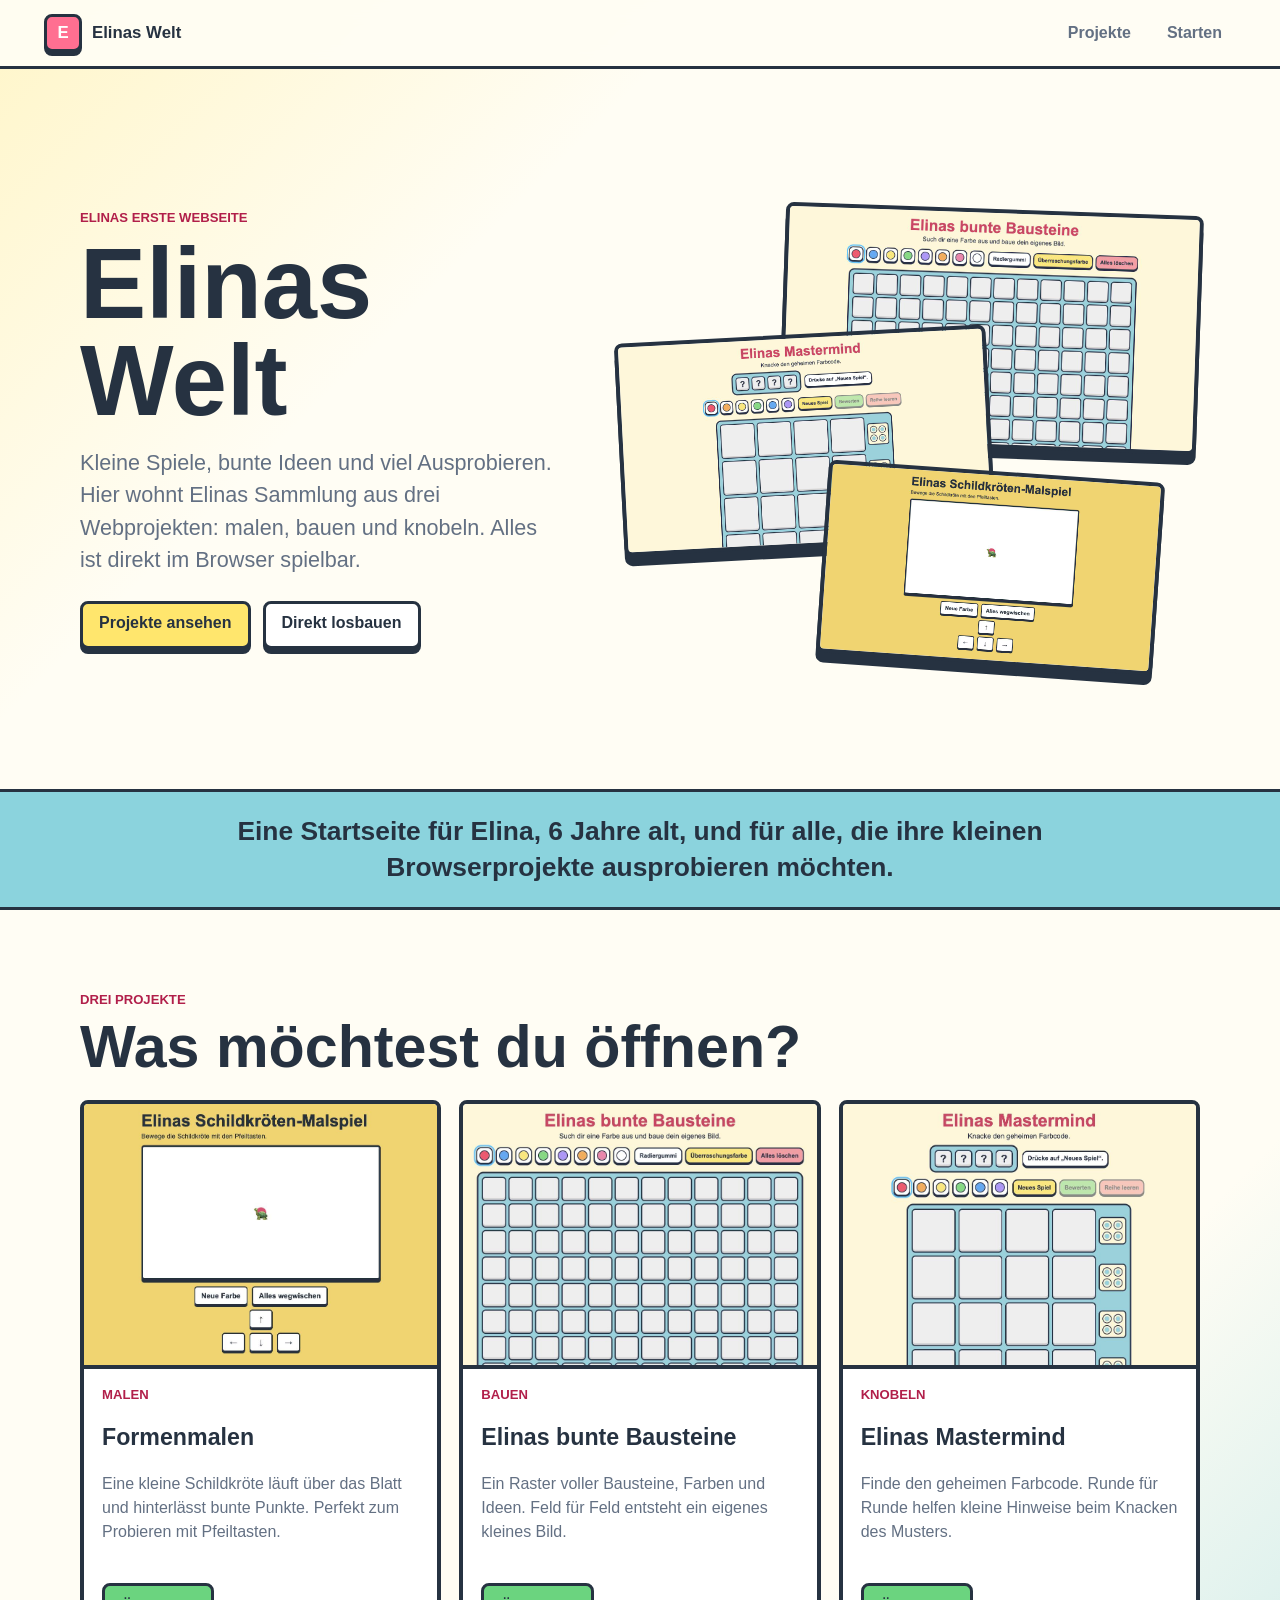
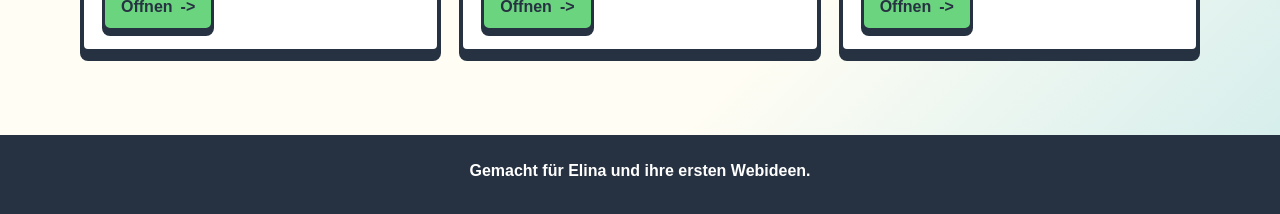
==== index.html @ 15eca187 "Build Elinas Welt landing page" ====
<!doctype html>
<html lang="de">
  <head>
    <meta charset="utf-8">
    <meta name="viewport" content="width=device-width, initial-scale=1">
    <meta
      name="description"
      content="Elinas Welt: eine kinderfreundliche Startseite für Elinas erste kleine Webprojekte."
    >
    <title>Elinas Welt</title>
    <link rel="stylesheet" href="style.css">
  </head>
  <body>
    <header class="site-header">
      <a class="brand" href="./" aria-label="Elinas Welt Startseite">
        <span class="brand-mark" aria-hidden="true">E</span>
        <span>Elinas Welt</span>
      </a>

      <nav class="top-nav" aria-label="Projekte">
        <a href="#projekte">Projekte</a>
        <a href="#starten">Starten</a>
      </nav>
    </header>

    <main>
      <section class="hero" aria-labelledby="hero-title">
        <div class="hero-copy">
          <p class="eyebrow">Elinas erste Webseite</p>
          <h1 id="hero-title">Elinas Welt</h1>
          <p class="hero-text">
            Kleine Spiele, bunte Ideen und viel Ausprobieren. Hier wohnt Elinas
            Sammlung aus drei Webprojekten: malen, bauen und knobeln. Alles ist
            direkt im Browser spielbar.
          </p>
          <div class="hero-actions" id="starten">
            <a class="primary-action" href="#projekte">Projekte ansehen</a>
            <a class="secondary-action" href="./projects/bunte-bausteine/">Direkt losbauen</a>
          </div>
        </div>

        <div class="preview-stack" aria-label="Vorschau der Projekte">
          <img
            class="preview preview-one"
            src="assets/bunte-bausteine-preview.png"
            alt="Vorschau von Elinas bunte Bausteine"
          >
          <img
            class="preview preview-two"
            src="assets/mastermind-preview.png"
            alt="Vorschau von Elinas Mastermind"
          >
          <img
            class="preview preview-three"
            src="assets/formenmalen-preview.png"
            alt="Vorschau von Elinas Schildkröten-Malspiel"
          >
        </div>
      </section>

      <section class="intro-band" aria-label="Willkommen">
        <p>
          Eine Startseite für Elina, 6 Jahre alt, und für alle, die ihre
          kleinen Browserprojekte ausprobieren möchten.
        </p>
      </section>

      <section class="projects" id="projekte" aria-labelledby="projects-title">
        <div class="section-heading">
          <p class="eyebrow">Drei Projekte</p>
          <h2 id="projects-title">Was möchtest du öffnen?</h2>
        </div>

        <div class="project-grid">
          <article class="project-card">
            <a class="project-image-link" href="./projects/formenmalen/" aria-label="Formenmalen öffnen">
              <img
                src="assets/formenmalen-preview.png"
                alt="Malfeld mit Schildkröte und bunten Punkten"
              >
            </a>
            <div class="project-content">
              <p class="project-kicker">Malen</p>
              <h3>Formenmalen</h3>
              <p>
                Eine kleine Schildkröte läuft über das Blatt und hinterlässt
                bunte Punkte. Perfekt zum Probieren mit Pfeiltasten.
              </p>
              <a class="project-link" href="./projects/formenmalen/">
                Öffnen <span aria-hidden="true">-></span>
              </a>
            </div>
          </article>

          <article class="project-card">
            <a class="project-image-link" href="./projects/bunte-bausteine/" aria-label="Elinas bunte Bausteine öffnen">
              <img
                src="assets/bunte-bausteine-preview.png"
                alt="Raster aus Bausteinen mit Farbwerkzeugen"
              >
            </a>
            <div class="project-content">
              <p class="project-kicker">Bauen</p>
              <h3>Elinas bunte Bausteine</h3>
              <p>
                Ein Raster voller Bausteine, Farben und Ideen. Feld für Feld
                entsteht ein eigenes kleines Bild.
              </p>
              <a class="project-link" href="./projects/bunte-bausteine/">
                Öffnen <span aria-hidden="true">-></span>
              </a>
            </div>
          </article>

          <article class="project-card">
            <a class="project-image-link" href="./projects/mastermind/" aria-label="Elinas Mastermind öffnen">
              <img
                src="assets/mastermind-preview.png"
                alt="Mastermind Spielbrett mit Farbauswahl"
              >
            </a>
            <div class="project-content">
              <p class="project-kicker">Knobeln</p>
              <h3>Elinas Mastermind</h3>
              <p>
                Finde den geheimen Farbcode. Runde für Runde helfen kleine
                Hinweise beim Knacken des Musters.
              </p>
              <a class="project-link" href="./projects/mastermind/">
                Öffnen <span aria-hidden="true">-></span>
              </a>
            </div>
          </article>
        </div>
      </section>
    </main>

    <footer class="site-footer">
      <p>Gemacht für Elina und ihre ersten Webideen.</p>
    </footer>
  </body>
</html>
---- style.css ----
:root {
  color-scheme: light;
  --ink: #263241;
  --muted: #637083;
  --paper: #fffdf4;
  --sun: #ffe66d;
  --sky: #8bd3dd;
  --rose: #ff6f91;
  --leaf: #6bd47f;
  --blue: #4dabf7;
  --line: #263241;
  --shadow: 0 10px 0 var(--line);
}

* {
  box-sizing: border-box;
}

html {
  scroll-behavior: smooth;
}

body {
  margin: 0;
  min-height: 100vh;
  font-family: Arial, Helvetica, sans-serif;
  color: var(--ink);
  background:
    linear-gradient(135deg, rgba(255, 230, 109, 0.32), transparent 32rem),
    linear-gradient(315deg, rgba(139, 211, 221, 0.4), transparent 30rem),
    var(--paper);
}

img {
  display: block;
  max-width: 100%;
}

a {
  color: inherit;
}

.site-header {
  position: sticky;
  top: 0;
  z-index: 10;
  display: flex;
  align-items: center;
  justify-content: space-between;
  gap: 16px;
  padding: 14px clamp(16px, 4vw, 44px);
  border-bottom: 3px solid var(--line);
  background: rgba(255, 253, 244, 0.94);
  backdrop-filter: blur(10px);
}

.brand,
.top-nav,
.hero-actions,
.project-link {
  display: flex;
  align-items: center;
}

.brand {
  gap: 10px;
  font-size: 1.05rem;
  font-weight: 800;
  text-decoration: none;
}

.brand-mark {
  display: grid;
  width: 38px;
  height: 38px;
  place-items: center;
  border: 3px solid var(--line);
  border-radius: 8px;
  background: var(--rose);
  color: white;
  box-shadow: 0 4px 0 var(--line);
}

.top-nav {
  gap: 8px;
}

.top-nav a {
  min-height: 38px;
  padding: 8px 12px;
  border: 2px solid transparent;
  border-radius: 8px;
  color: var(--muted);
  font-weight: 700;
  text-decoration: none;
}

.top-nav a:hover,
.top-nav a:focus-visible {
  border-color: var(--line);
  color: var(--ink);
  background: white;
}

.hero {
  display: grid;
  grid-template-columns: minmax(0, 0.9fr) minmax(320px, 1.1fr);
  gap: clamp(28px, 5vw, 70px);
  align-items: center;
  width: min(1120px, calc(100% - 32px));
  min-height: min(720px, calc(100vh - 150px));
  margin: 0 auto;
  padding: clamp(28px, 5vw, 58px) 0;
}

.hero-copy {
  max-width: 620px;
}

.eyebrow,
.project-kicker {
  margin: 0 0 10px;
  color: #b11f4a;
  font-size: 0.82rem;
  font-weight: 900;
  letter-spacing: 0;
  text-transform: uppercase;
}

h1,
h2,
h3,
p {
  margin-top: 0;
}

h1 {
  margin-bottom: 18px;
  font-size: clamp(3.4rem, 9vw, 6.2rem);
  line-height: 0.98;
}

.hero-text {
  max-width: 560px;
  margin-bottom: 24px;
  color: var(--muted);
  font-size: clamp(1.08rem, 2.2vw, 1.35rem);
  line-height: 1.5;
}

.hero-actions {
  flex-wrap: wrap;
  gap: 12px;
}

.primary-action,
.secondary-action,
.project-link {
  justify-content: center;
  min-height: 48px;
  border: 3px solid var(--line);
  border-radius: 8px;
  padding: 10px 16px;
  font-weight: 900;
  text-decoration: none;
  box-shadow: 0 5px 0 var(--line);
  transition: transform 160ms ease, box-shadow 160ms ease;
}

.primary-action {
  background: var(--sun);
}

.secondary-action {
  background: white;
}

.primary-action:hover,
.primary-action:focus-visible,
.secondary-action:hover,
.secondary-action:focus-visible,
.project-link:hover,
.project-link:focus-visible {
  transform: translateY(3px);
  box-shadow: 0 2px 0 var(--line);
}

.preview-stack {
  position: relative;
  min-height: clamp(330px, 43vw, 500px);
}

.preview {
  position: absolute;
  width: min(72%, 520px);
  border: 4px solid var(--line);
  border-radius: 8px;
  background: white;
  box-shadow: var(--shadow);
}

.preview-one {
  top: 6%;
  right: 0;
  transform: rotate(2deg);
}

.preview-two {
  top: 31%;
  left: 0;
  width: min(64%, 460px);
  transform: rotate(-3deg);
}

.preview-three {
  right: 7%;
  bottom: 3%;
  width: min(58%, 420px);
  transform: rotate(4deg);
}

.intro-band {
  border-top: 3px solid var(--line);
  border-bottom: 3px solid var(--line);
  background: var(--sky);
}

.intro-band p {
  width: min(920px, calc(100% - 32px));
  margin: 0 auto;
  padding: 22px 0;
  font-size: clamp(1.15rem, 3vw, 1.65rem);
  font-weight: 800;
  line-height: 1.35;
  text-align: center;
}

.projects {
  width: min(1120px, calc(100% - 32px));
  margin: 0 auto;
  padding: clamp(42px, 7vw, 82px) 0;
}

.section-heading {
  max-width: 760px;
  margin-bottom: 24px;
}

h2 {
  margin-bottom: 0;
  font-size: clamp(2rem, 5vw, 3.7rem);
  line-height: 1;
}

.project-grid {
  display: grid;
  grid-template-columns: repeat(3, minmax(0, 1fr));
  gap: 18px;
}

.project-card {
  overflow: hidden;
  border: 4px solid var(--line);
  border-radius: 8px;
  background: white;
  box-shadow: 0 8px 0 var(--line);
}

.project-image-link {
  display: block;
  aspect-ratio: 4 / 3;
  overflow: hidden;
  border-bottom: 4px solid var(--line);
  background: #edf7fb;
}

.project-image-link img {
  width: 100%;
  height: 100%;
  object-fit: cover;
}

.project-content {
  display: grid;
  min-height: 280px;
  padding: 18px;
}

.project-content h3 {
  margin-bottom: 10px;
  font-size: 1.45rem;
  line-height: 1.1;
}

.project-content p:not(.project-kicker) {
  color: var(--muted);
  line-height: 1.48;
}

.project-link {
  align-self: end;
  gap: 8px;
  width: fit-content;
  background: var(--leaf);
}

.site-footer {
  padding: 24px 16px 34px;
  border-top: 3px solid var(--line);
  background: var(--ink);
  color: white;
  text-align: center;
}

.site-footer p {
  margin: 0;
  font-weight: 800;
}

@media (max-width: 900px) {
  .hero {
    grid-template-columns: 1fr;
    min-height: auto;
  }

  .preview-stack {
    min-height: 470px;
    order: -1;
  }

  .project-grid {
    grid-template-columns: 1fr;
  }

  .project-card {
    display: grid;
    grid-template-columns: minmax(220px, 0.9fr) 1fr;
  }

  .project-image-link {
    height: 100%;
    min-height: 260px;
    border-right: 4px solid var(--line);
    border-bottom: 0;
  }
}

@media (max-width: 640px) {
  .site-header {
    position: static;
  }

  .top-nav {
    display: none;
  }

  .hero {
    width: min(100% - 24px, 1120px);
    padding-top: 24px;
  }

  .preview-stack {
    min-height: 350px;
  }

  .preview {
    width: 82%;
  }

  .preview-two {
    width: 76%;
  }

  .preview-three {
    width: 72%;
  }

  .hero-actions a {
    width: 100%;
  }

  .projects {
    width: min(100% - 24px, 1120px);
  }

  .project-card {
    display: block;
  }

  .project-image-link {
    min-height: 0;
    border-right: 0;
    border-bottom: 4px solid var(--line);
  }

  .project-content {
    min-height: 0;
  }
}
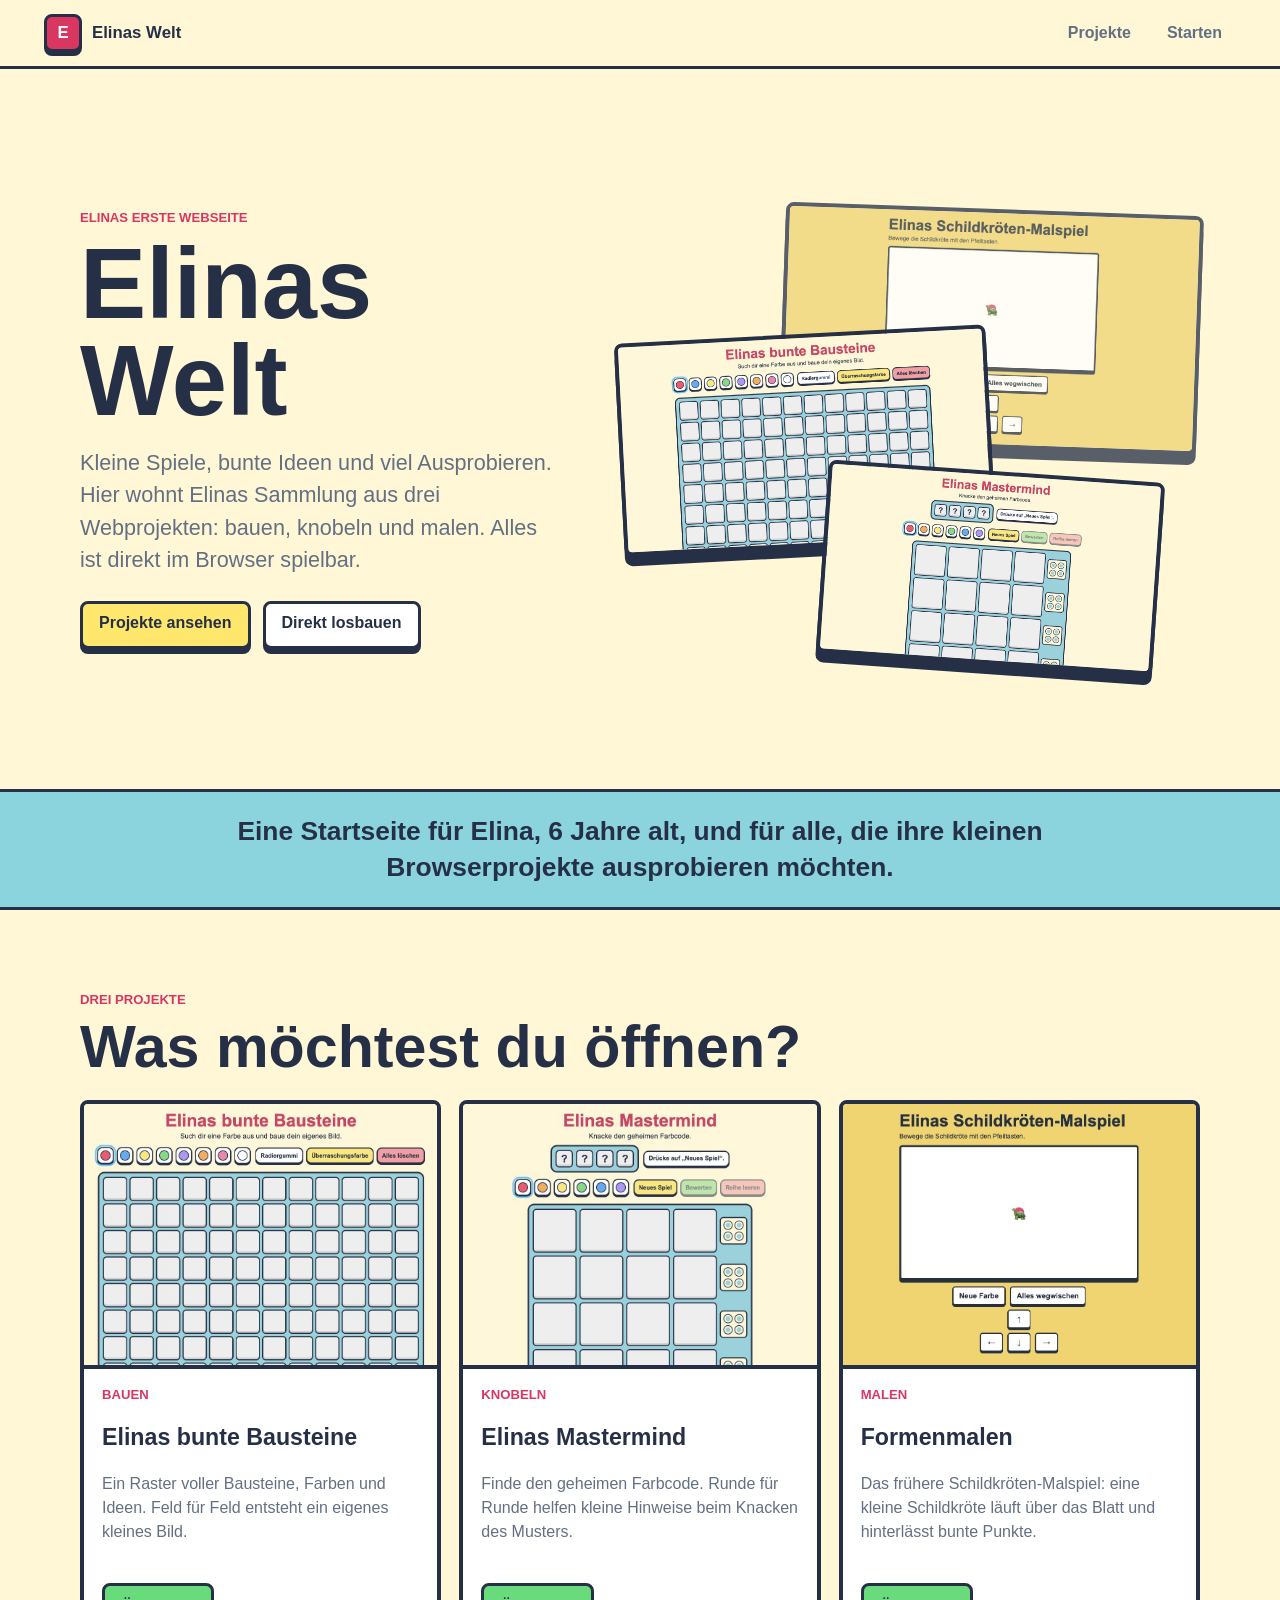
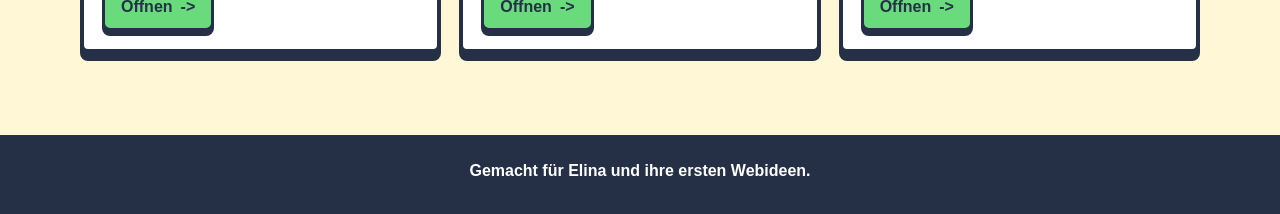
==== commit 286f5031: "Install Impeccable and refine game UI" ====
--- a/index.html
+++ b/index.html
@@ -8,7 +8,7 @@
       content="Elinas Welt: eine kinderfreundliche Startseite für Elinas erste kleine Webprojekte."
     >
     <title>Elinas Welt</title>
-    <link rel="stylesheet" href="style.css">
+    <link rel="stylesheet" href="style.css?v=20260618">
   </head>
   <body>
     <header class="site-header">
@@ -30,7 +30,7 @@
           <h1 id="hero-title">Elinas Welt</h1>
           <p class="hero-text">
             Kleine Spiele, bunte Ideen und viel Ausprobieren. Hier wohnt Elinas
-            Sammlung aus drei Webprojekten: malen, bauen und knobeln. Alles ist
+            Sammlung aus drei Webprojekten: bauen, knobeln und malen. Alles ist
             direkt im Browser spielbar.
           </p>
           <div class="hero-actions" id="starten">
@@ -42,18 +42,18 @@
         <div class="preview-stack" aria-label="Vorschau der Projekte">
           <img
             class="preview preview-one"
+            src="assets/formenmalen-preview.png"
+            alt="Vorschau von Elinas Schildkröten-Malspiel"
+          >
+          <img
+            class="preview preview-two"
             src="assets/bunte-bausteine-preview.png"
             alt="Vorschau von Elinas bunte Bausteine"
           >
           <img
-            class="preview preview-two"
+            class="preview preview-three"
             src="assets/mastermind-preview.png"
             alt="Vorschau von Elinas Mastermind"
-          >
-          <img
-            class="preview preview-three"
-            src="assets/formenmalen-preview.png"
-            alt="Vorschau von Elinas Schildkröten-Malspiel"
           >
         </div>
       </section>
@@ -72,26 +72,6 @@
         </div>
 
         <div class="project-grid">
-          <article class="project-card">
-            <a class="project-image-link" href="./projects/formenmalen/" aria-label="Formenmalen öffnen">
-              <img
-                src="assets/formenmalen-preview.png"
-                alt="Malfeld mit Schildkröte und bunten Punkten"
-              >
-            </a>
-            <div class="project-content">
-              <p class="project-kicker">Malen</p>
-              <h3>Formenmalen</h3>
-              <p>
-                Eine kleine Schildkröte läuft über das Blatt und hinterlässt
-                bunte Punkte. Perfekt zum Probieren mit Pfeiltasten.
-              </p>
-              <a class="project-link" href="./projects/formenmalen/">
-                Öffnen <span aria-hidden="true">-></span>
-              </a>
-            </div>
-          </article>
-
           <article class="project-card">
             <a class="project-image-link" href="./projects/bunte-bausteine/" aria-label="Elinas bunte Bausteine öffnen">
               <img
@@ -131,6 +111,26 @@
               </a>
             </div>
           </article>
+
+          <article class="project-card">
+            <a class="project-image-link" href="./projects/formenmalen/" aria-label="Formenmalen öffnen">
+              <img
+                src="assets/formenmalen-preview.png"
+                alt="Malfeld mit Schildkröte und bunten Punkten"
+              >
+            </a>
+            <div class="project-content">
+              <p class="project-kicker">Malen</p>
+              <h3>Formenmalen</h3>
+              <p>
+                Das frühere Schildkröten-Malspiel: eine kleine Schildkröte
+                läuft über das Blatt und hinterlässt bunte Punkte.
+              </p>
+              <a class="project-link" href="./projects/formenmalen/">
+                Öffnen <span aria-hidden="true">-></span>
+              </a>
+            </div>
+          </article>
         </div>
       </section>
     </main>
--- a/style.css
+++ b/style.css
@@ -1,14 +1,14 @@
 :root {
   color-scheme: light;
-  --ink: #263241;
+  --ink: #253047;
   --muted: #637083;
-  --paper: #fffdf4;
+  --paper: #fff7d6;
   --sun: #ffe66d;
   --sky: #8bd3dd;
-  --rose: #ff6f91;
-  --leaf: #6bd47f;
+  --rose: #d93662;
+  --leaf: #69db7c;
   --blue: #4dabf7;
-  --line: #263241;
+  --line: #253047;
   --shadow: 0 10px 0 var(--line);
 }
 
@@ -25,10 +25,7 @@
   min-height: 100vh;
   font-family: Arial, Helvetica, sans-serif;
   color: var(--ink);
-  background:
-    linear-gradient(135deg, rgba(255, 230, 109, 0.32), transparent 32rem),
-    linear-gradient(315deg, rgba(139, 211, 221, 0.4), transparent 30rem),
-    var(--paper);
+  background: var(--paper);
 }
 
 img {
@@ -50,7 +47,7 @@
   gap: 16px;
   padding: 14px clamp(16px, 4vw, 44px);
   border-bottom: 3px solid var(--line);
-  background: rgba(255, 253, 244, 0.94);
+  background: rgb(255 247 214 / 0.94);
   backdrop-filter: blur(10px);
 }
 
@@ -120,7 +117,7 @@
 .eyebrow,
 .project-kicker {
   margin: 0 0 10px;
-  color: #b11f4a;
+  color: var(--rose);
   font-size: 0.82rem;
   font-weight: 900;
   letter-spacing: 0;
@@ -200,12 +197,15 @@
 }
 
 .preview-one {
+  z-index: 1;
   top: 6%;
   right: 0;
+  opacity: 0.76;
   transform: rotate(2deg);
 }
 
 .preview-two {
+  z-index: 2;
   top: 31%;
   left: 0;
   width: min(64%, 460px);
@@ -213,6 +213,7 @@
 }
 
 .preview-three {
+  z-index: 3;
   right: 7%;
   bottom: 3%;
   width: min(58%, 420px);
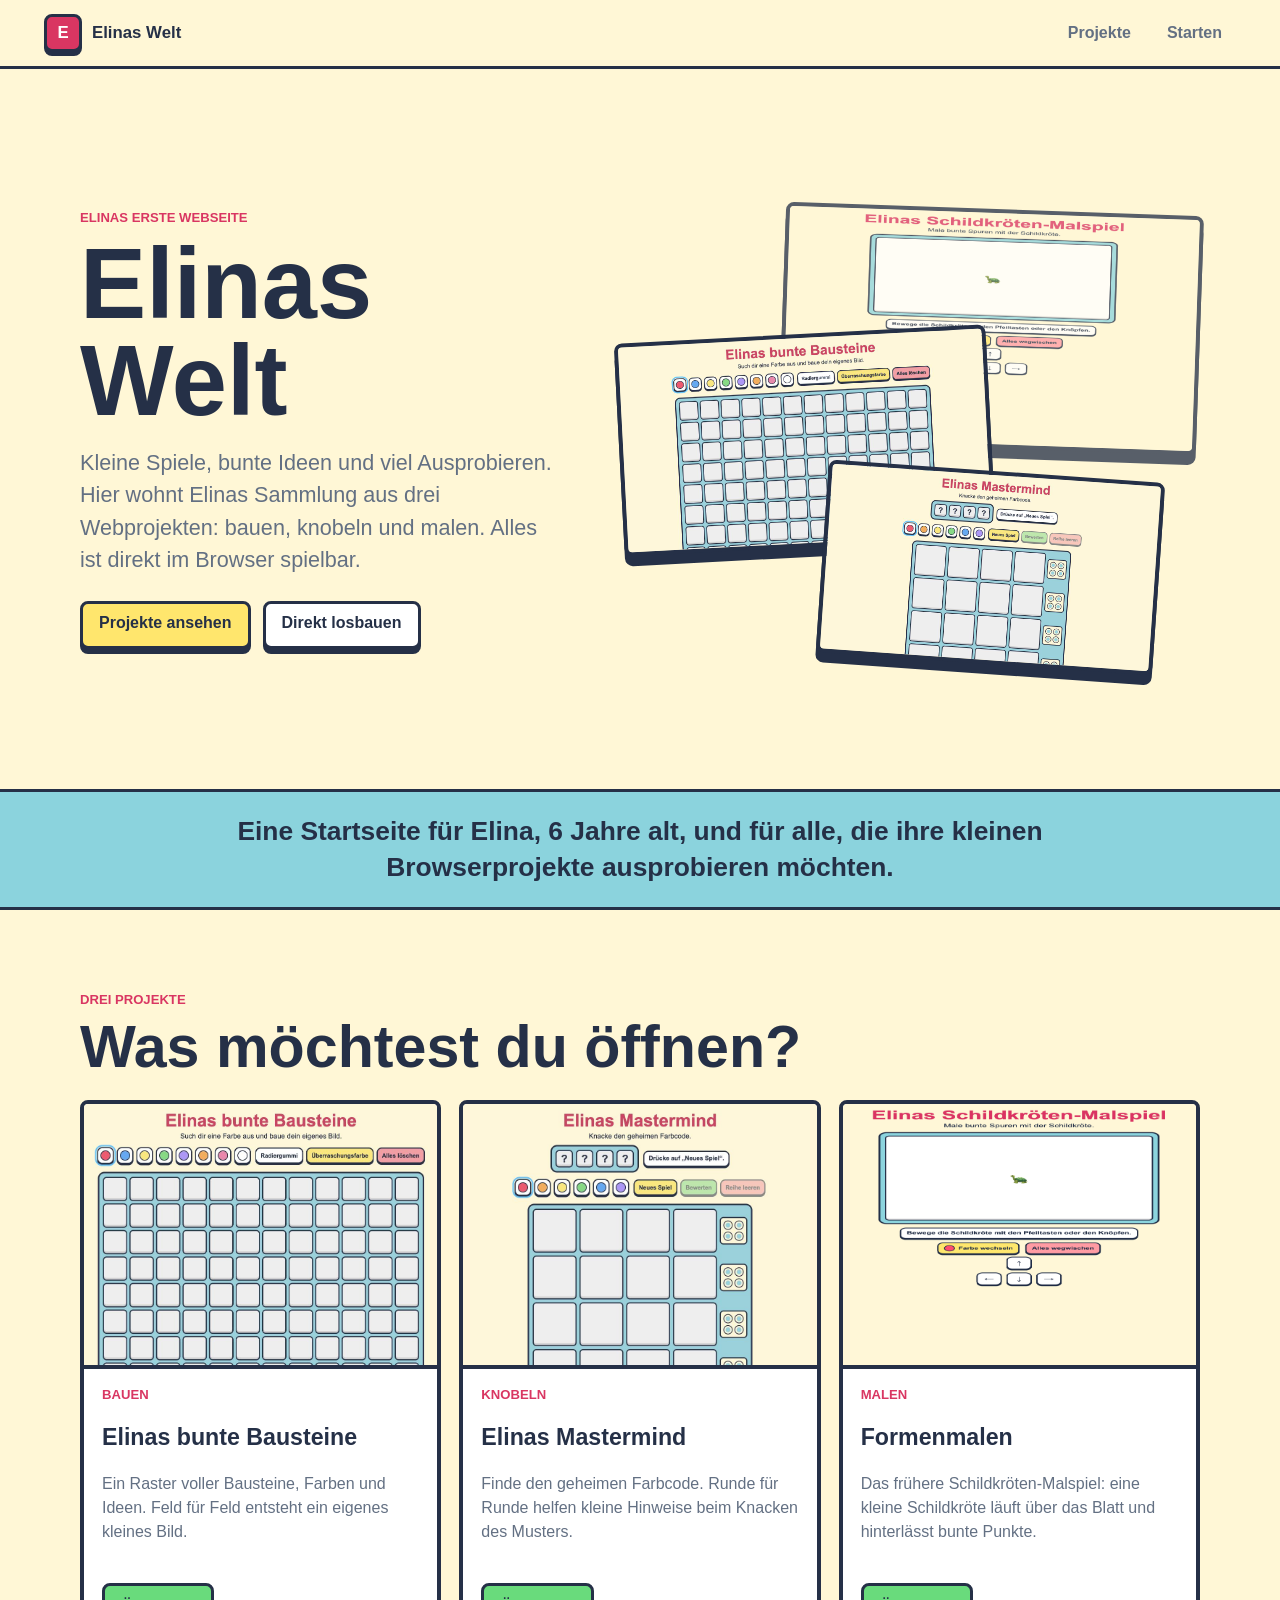
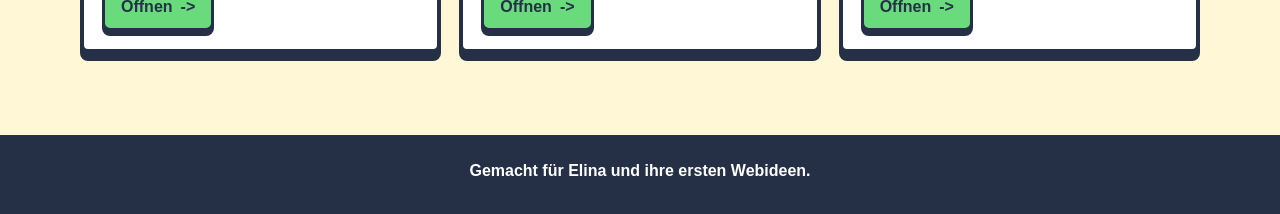
==== commit 5fc8d0f1: "Align Formenmalen with design system" ====
--- a/index.html
+++ b/index.html
@@ -42,7 +42,7 @@
         <div class="preview-stack" aria-label="Vorschau der Projekte">
           <img
             class="preview preview-one"
-            src="assets/formenmalen-preview.png"
+            src="assets/formenmalen-preview.png?v=20260619"
             alt="Vorschau von Elinas Schildkröten-Malspiel"
           >
           <img
@@ -115,7 +115,7 @@
           <article class="project-card">
             <a class="project-image-link" href="./projects/formenmalen/" aria-label="Formenmalen öffnen">
               <img
-                src="assets/formenmalen-preview.png"
+                src="assets/formenmalen-preview.png?v=20260619"
                 alt="Malfeld mit Schildkröte und bunten Punkten"
               >
             </a>
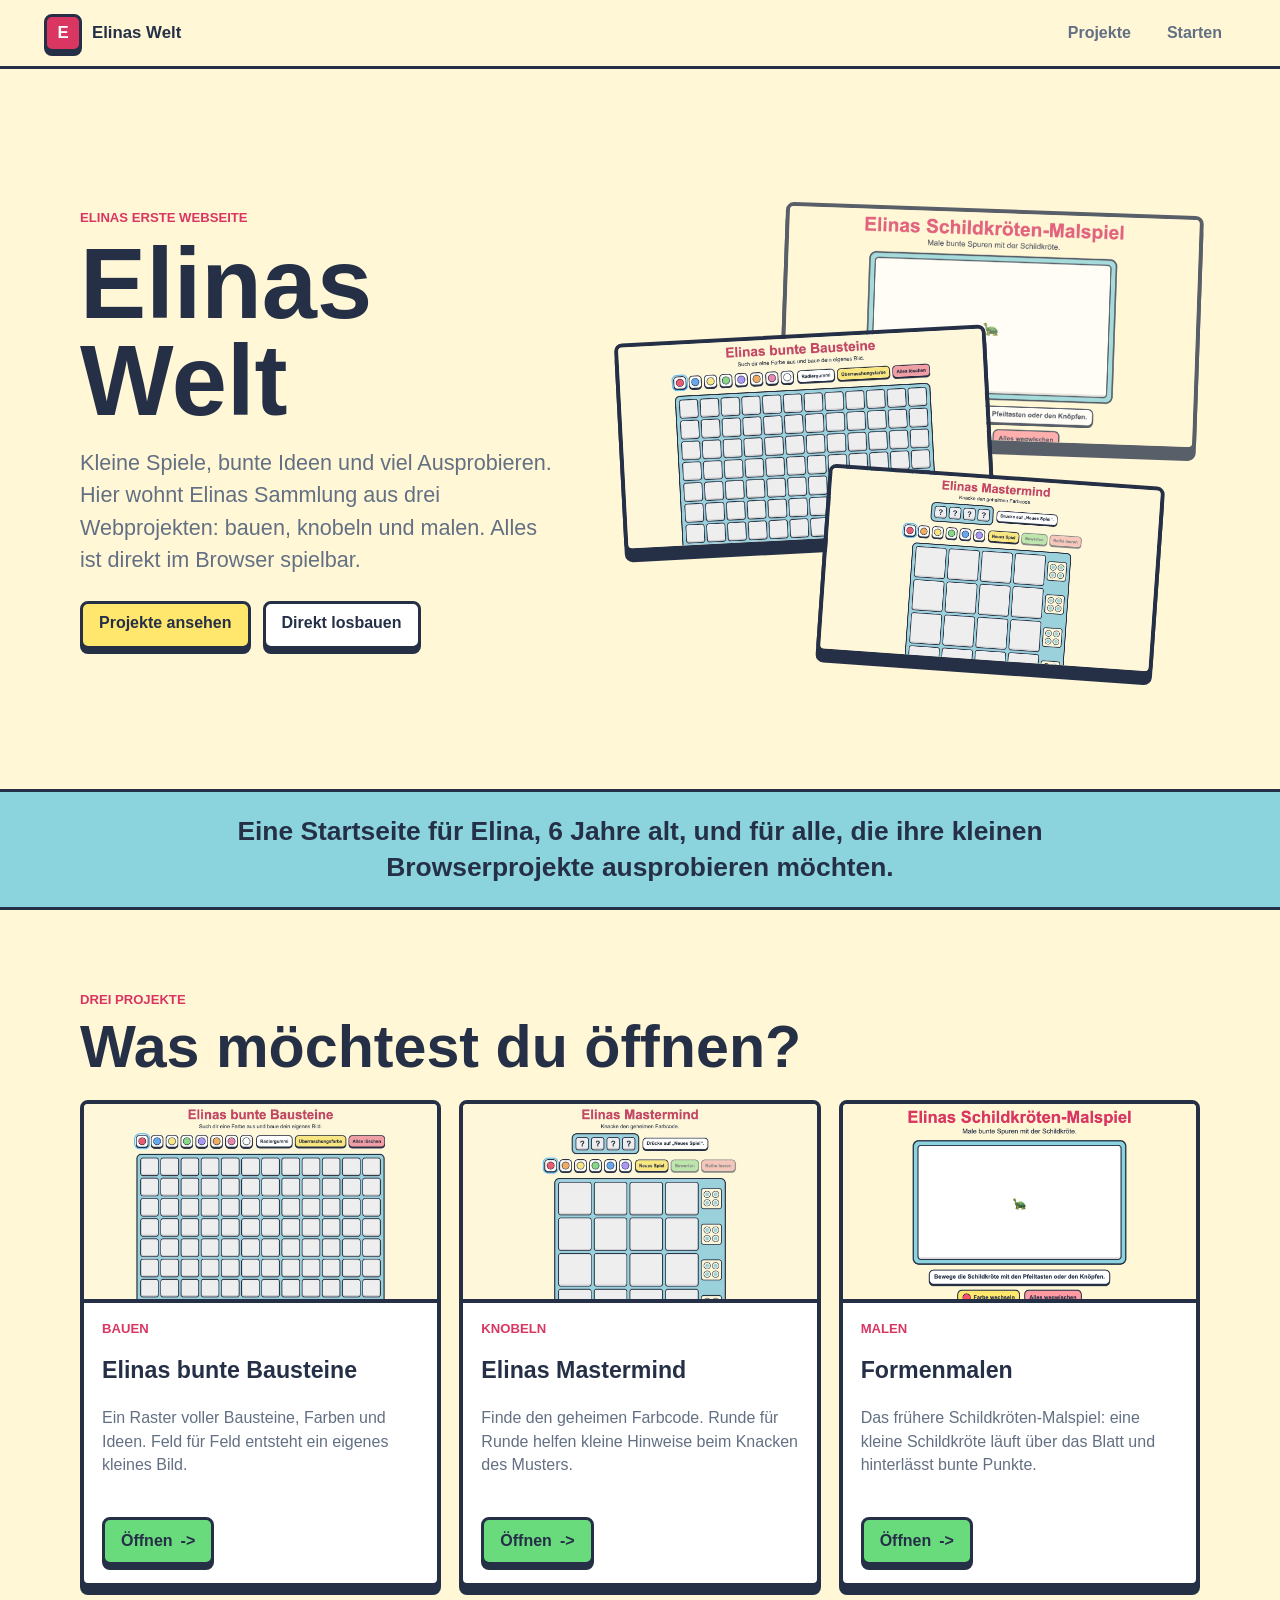
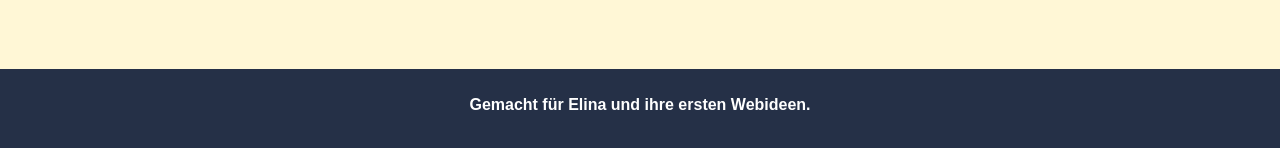
==== commit 9045dd9a: "Fix Formenmalen preview and mobile movement" ====
--- a/index.html
+++ b/index.html
@@ -8,7 +8,7 @@
       content="Elinas Welt: eine kinderfreundliche Startseite für Elinas erste kleine Webprojekte."
     >
     <title>Elinas Welt</title>
-    <link rel="stylesheet" href="style.css?v=20260618">
+    <link rel="stylesheet" href="style.css?v=20260619">
   </head>
   <body>
     <header class="site-header">
@@ -42,7 +42,7 @@
         <div class="preview-stack" aria-label="Vorschau der Projekte">
           <img
             class="preview preview-one"
-            src="assets/formenmalen-preview.png?v=20260619"
+            src="assets/formenmalen-preview.png?v=20260619b"
             alt="Vorschau von Elinas Schildkröten-Malspiel"
           >
           <img
@@ -115,7 +115,7 @@
           <article class="project-card">
             <a class="project-image-link" href="./projects/formenmalen/" aria-label="Formenmalen öffnen">
               <img
-                src="assets/formenmalen-preview.png?v=20260619"
+                src="assets/formenmalen-preview.png?v=20260619b"
                 alt="Malfeld mit Schildkröte und bunten Punkten"
               >
             </a>
--- a/style.css
+++ b/style.css
@@ -31,6 +31,7 @@
 img {
   display: block;
   max-width: 100%;
+  height: auto;
 }
 
 a {
@@ -190,9 +191,11 @@
 .preview {
   position: absolute;
   width: min(72%, 520px);
+  aspect-ratio: 16 / 9;
   border: 4px solid var(--line);
   border-radius: 8px;
   background: white;
+  object-fit: cover;
   box-shadow: var(--shadow);
 }
 
@@ -269,10 +272,10 @@
 
 .project-image-link {
   display: block;
-  aspect-ratio: 4 / 3;
+  aspect-ratio: 16 / 9;
   overflow: hidden;
   border-bottom: 4px solid var(--line);
-  background: #edf7fb;
+  background: var(--paper);
 }
 
 .project-image-link img {
@@ -334,15 +337,11 @@
   }
 
   .project-card {
-    display: grid;
-    grid-template-columns: minmax(220px, 0.9fr) 1fr;
+    display: block;
   }
 
   .project-image-link {
-    height: 100%;
-    min-height: 260px;
-    border-right: 4px solid var(--line);
-    border-bottom: 0;
+    min-height: 0;
   }
 }
 
@@ -384,13 +383,7 @@
     width: min(100% - 24px, 1120px);
   }
 
-  .project-card {
-    display: block;
-  }
-
   .project-image-link {
-    min-height: 0;
-    border-right: 0;
     border-bottom: 4px solid var(--line);
   }
 
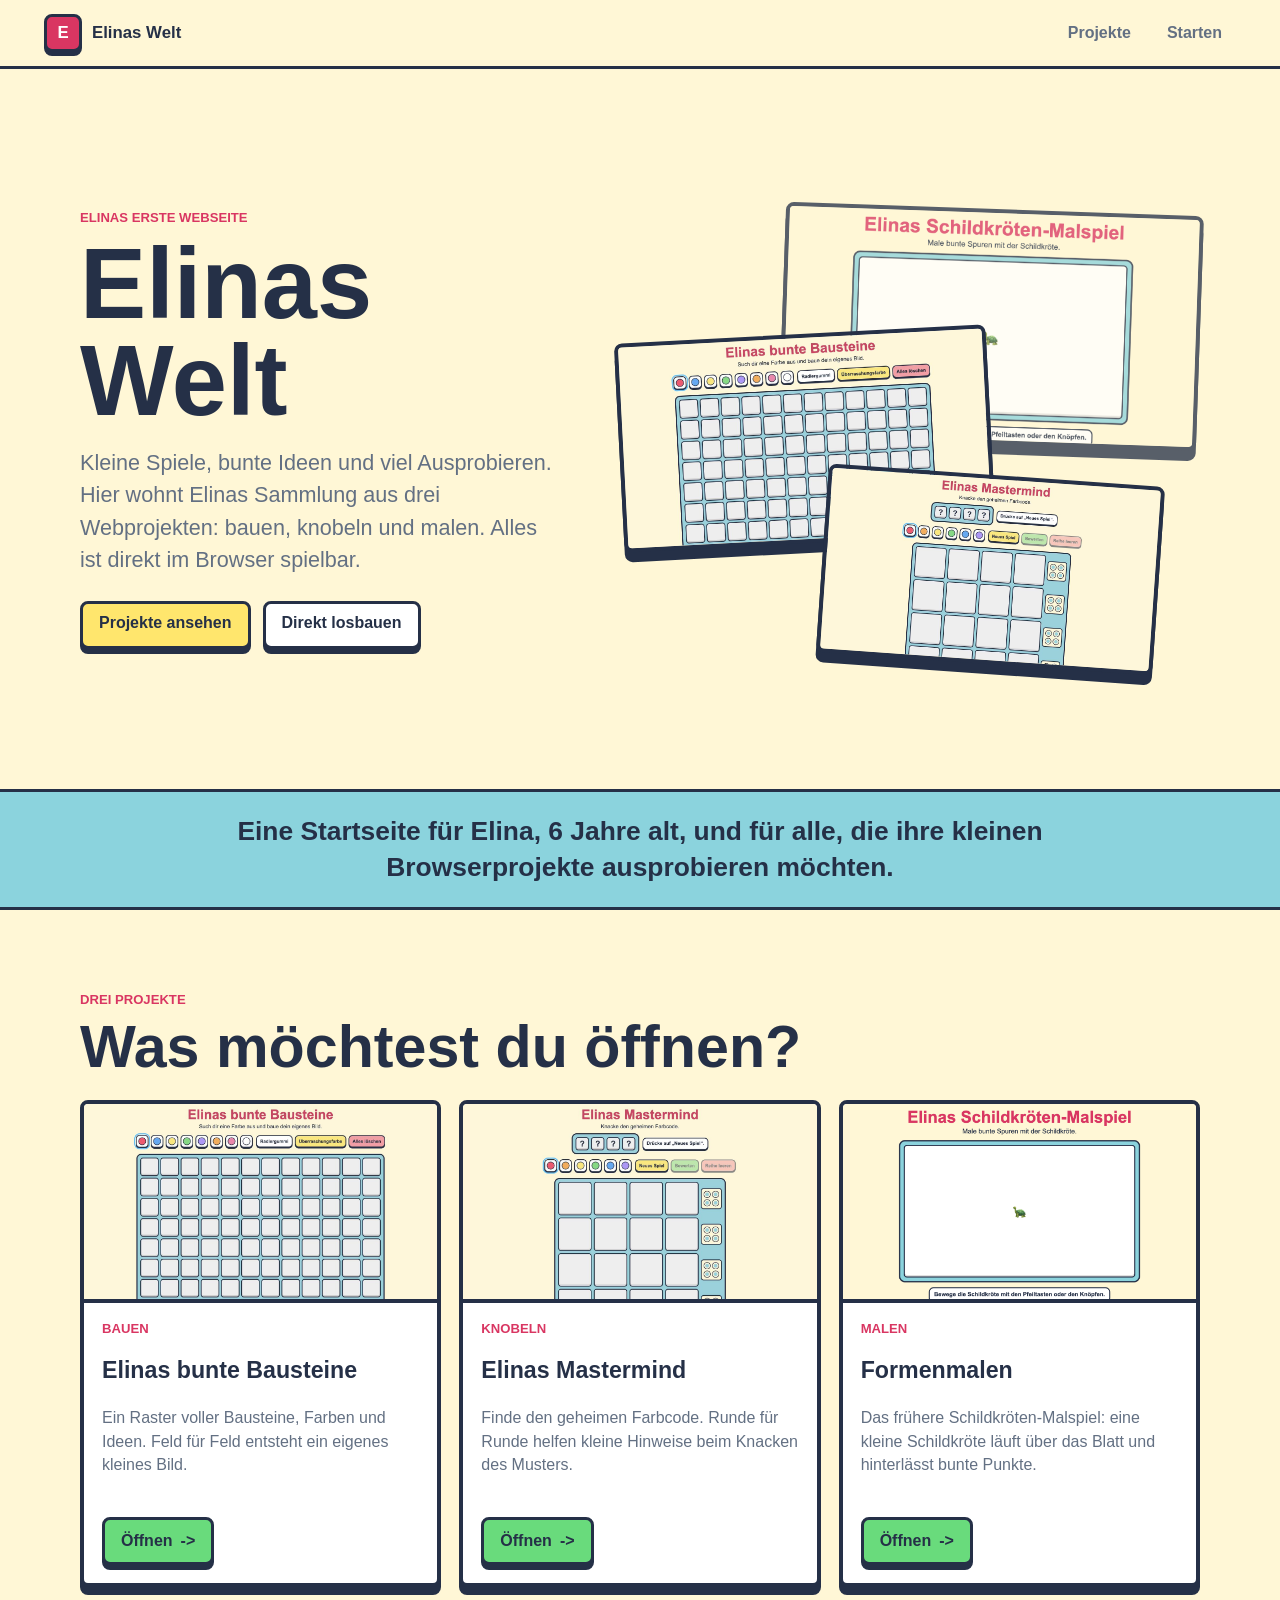
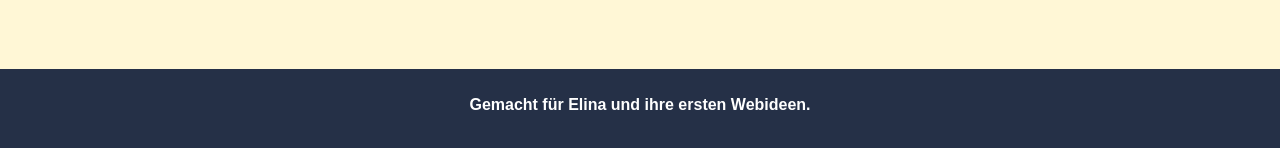
==== commit a7ed4cc8: "Align Formenmalen canvas to movement grid" ====
--- a/index.html
+++ b/index.html
@@ -42,7 +42,7 @@
         <div class="preview-stack" aria-label="Vorschau der Projekte">
           <img
             class="preview preview-one"
-            src="assets/formenmalen-preview.png?v=20260619b"
+            src="assets/formenmalen-preview.png?v=20260619c"
             alt="Vorschau von Elinas Schildkröten-Malspiel"
           >
           <img
@@ -115,7 +115,7 @@
           <article class="project-card">
             <a class="project-image-link" href="./projects/formenmalen/" aria-label="Formenmalen öffnen">
               <img
-                src="assets/formenmalen-preview.png?v=20260619b"
+                src="assets/formenmalen-preview.png?v=20260619c"
                 alt="Malfeld mit Schildkröte und bunten Punkten"
               >
             </a>
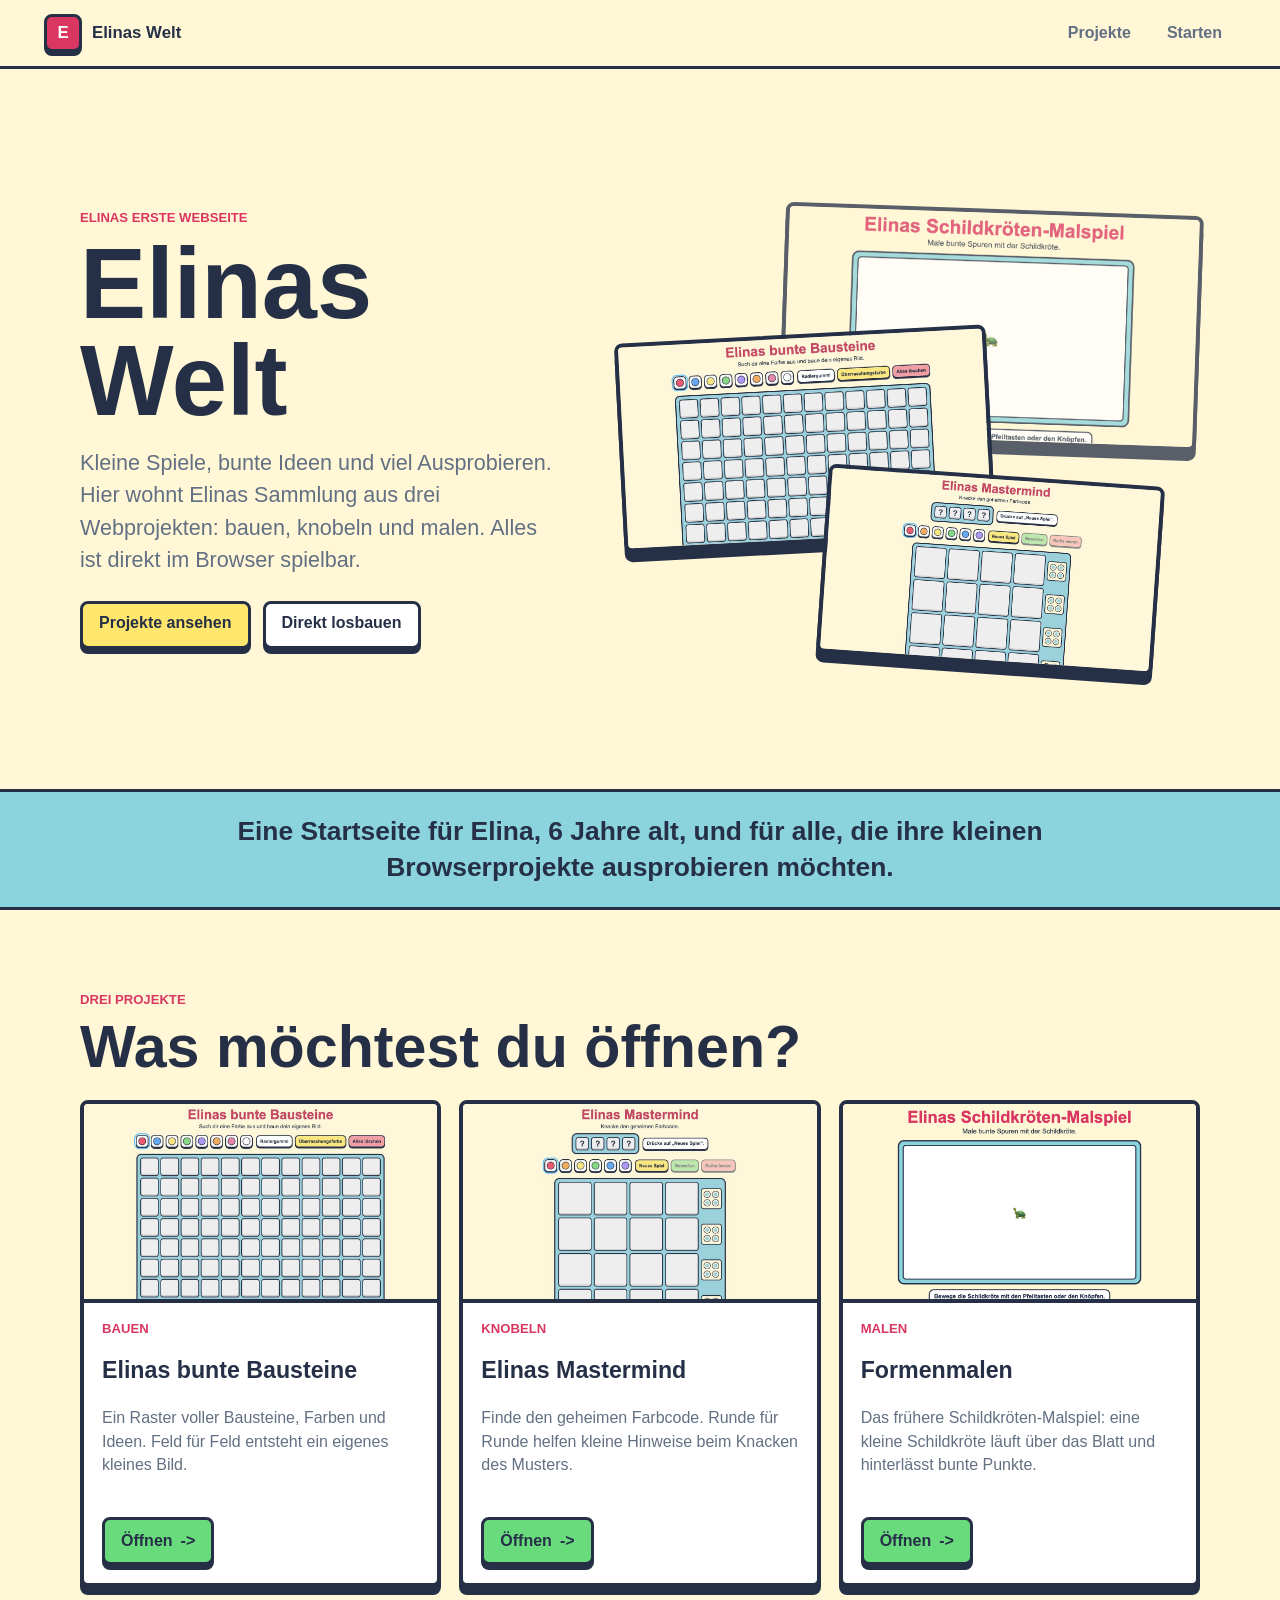
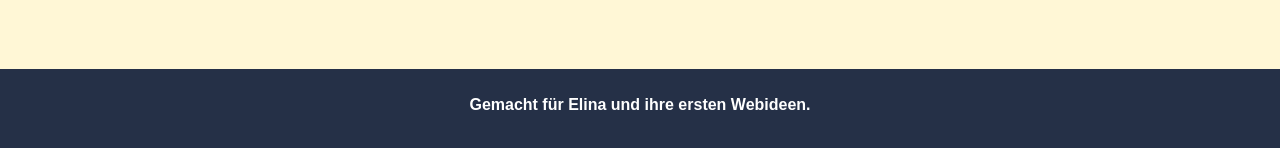
==== commit 5e701469: "Balance Formenmalen drawing frame" ====
--- a/index.html
+++ b/index.html
@@ -42,7 +42,7 @@
         <div class="preview-stack" aria-label="Vorschau der Projekte">
           <img
             class="preview preview-one"
-            src="assets/formenmalen-preview.png?v=20260619c"
+            src="assets/formenmalen-preview.png?v=20260619d"
             alt="Vorschau von Elinas Schildkröten-Malspiel"
           >
           <img
@@ -115,7 +115,7 @@
           <article class="project-card">
             <a class="project-image-link" href="./projects/formenmalen/" aria-label="Formenmalen öffnen">
               <img
-                src="assets/formenmalen-preview.png?v=20260619c"
+                src="assets/formenmalen-preview.png?v=20260619d"
                 alt="Malfeld mit Schildkröte und bunten Punkten"
               >
             </a>
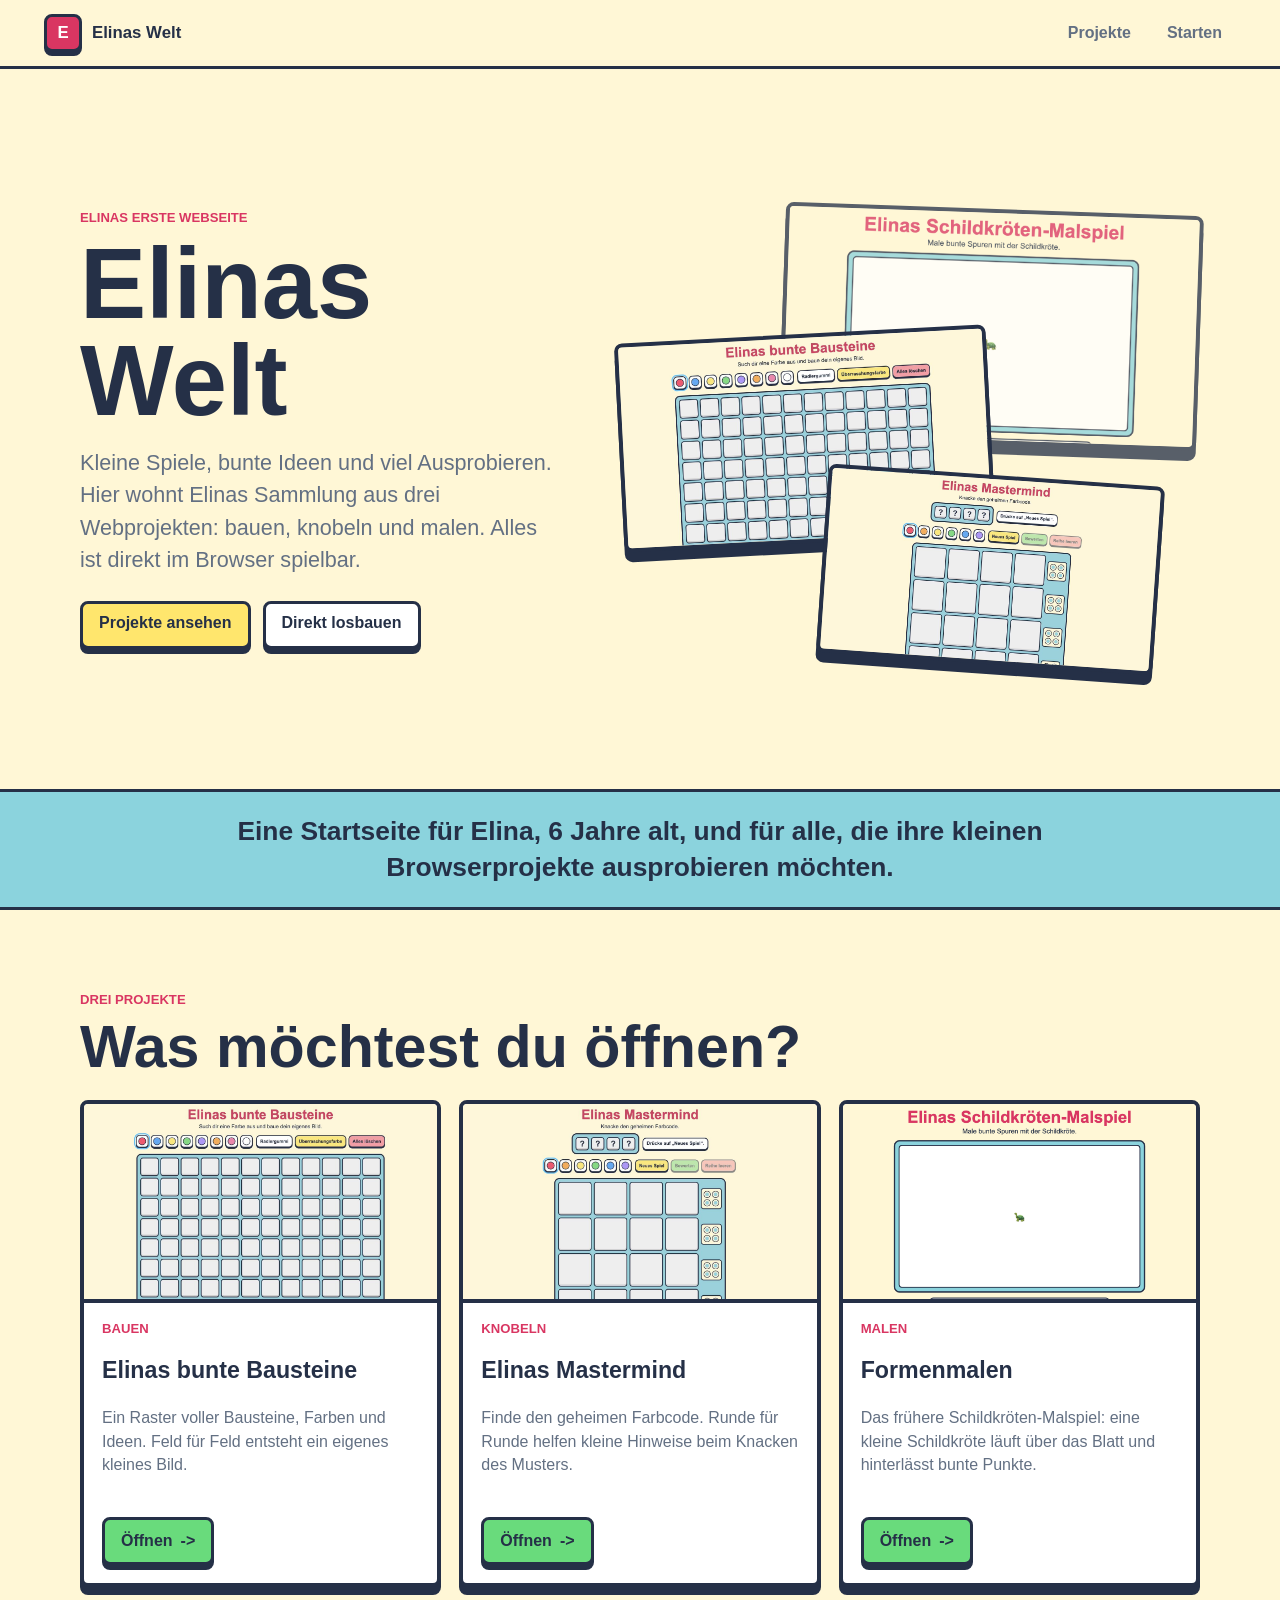
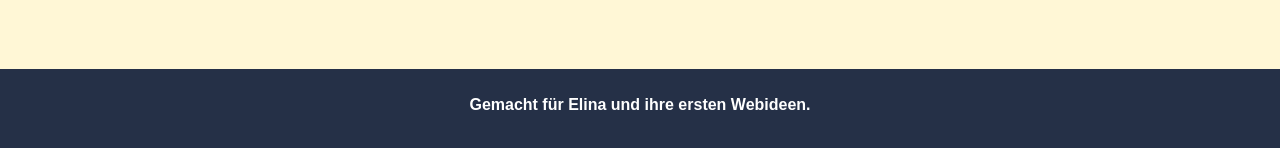
==== commit 510eaa5c: "Preserve local Formenmalen layout and preview refinements" ====
--- a/index.html
+++ b/index.html
@@ -42,7 +42,7 @@
         <div class="preview-stack" aria-label="Vorschau der Projekte">
           <img
             class="preview preview-one"
-            src="assets/formenmalen-preview.png?v=20260619d"
+            src="assets/formenmalen-preview.png?v=20260619e"
             alt="Vorschau von Elinas Schildkröten-Malspiel"
           >
           <img
@@ -115,7 +115,7 @@
           <article class="project-card">
             <a class="project-image-link" href="./projects/formenmalen/" aria-label="Formenmalen öffnen">
               <img
-                src="assets/formenmalen-preview.png?v=20260619d"
+                src="assets/formenmalen-preview.png?v=20260619e"
                 alt="Malfeld mit Schildkröte und bunten Punkten"
               >
             </a>
